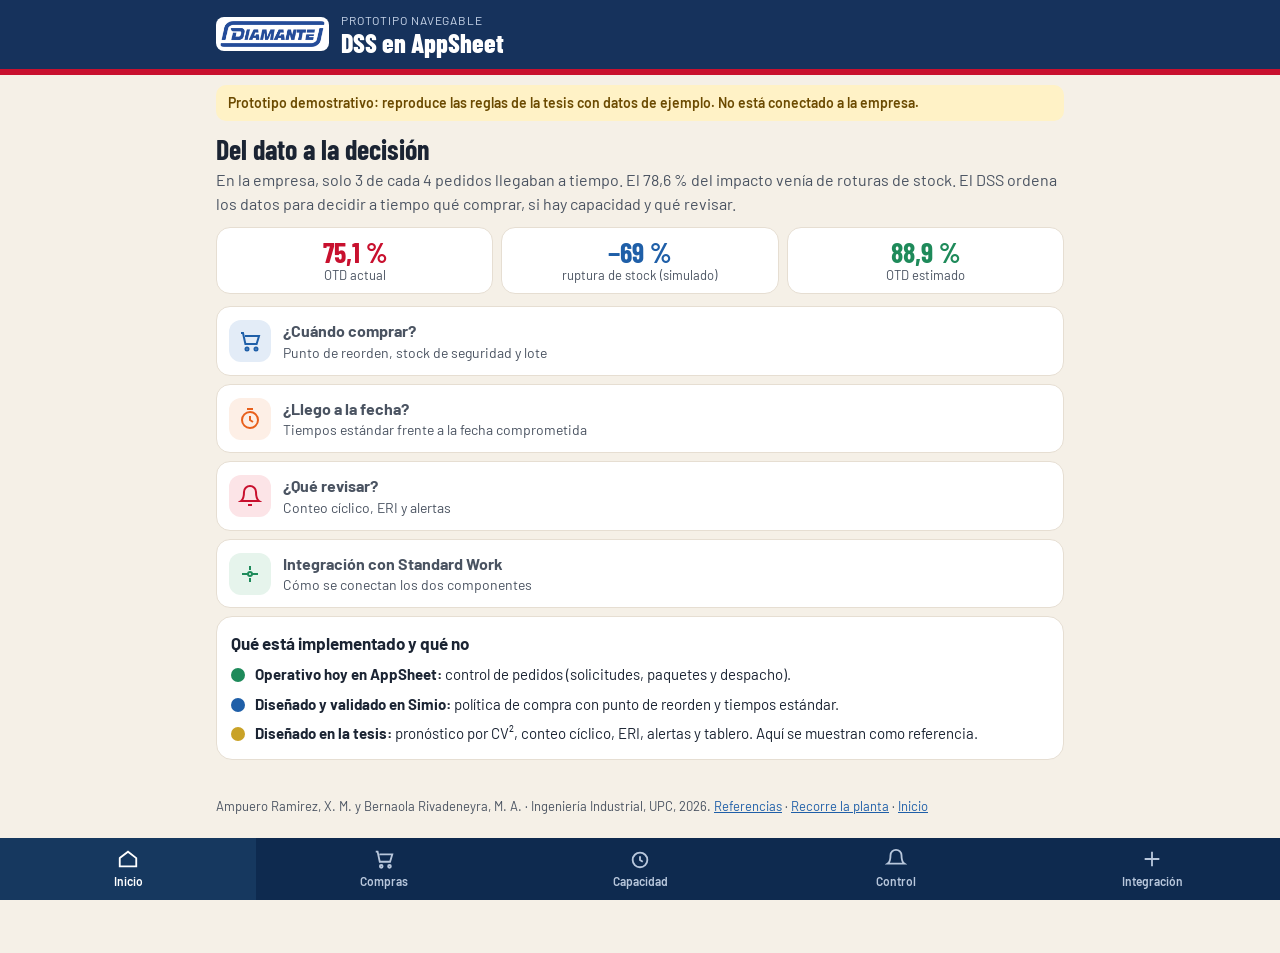
==== dss.html @ fd8d3ec6 "Publica sitio del póster: DSS, recorrido de planta y referencias Co-Authored-By: Claude Opus 5.5 <no" ====
<!doctype html>
<html lang="es">
<head>
<meta charset="utf-8">
<meta name="viewport" content="width=device-width, initial-scale=1">
<title>Explora el DSS</title>
<meta name="description" content="Prototipo demostrativo del sistema de soporte a la decisión (DSS) en AppSheet para la gestión de inventarios de una MYPE de pinturas.">
<link rel="preconnect" href="https://fonts.googleapis.com">
<link rel="stylesheet" href="https://fonts.googleapis.com/css2?family=Barlow+Condensed:wght@700;800&family=Barlow:wght@400;500;600;700&display=swap">
<link rel="stylesheet" href="estilo.css">
<style>
body{padding-bottom:84px}
.tabs{position:fixed;left:0;right:0;bottom:0;background:#0E2A4F;display:grid;grid-template-columns:repeat(5,minmax(0,1fr));z-index:5;padding-bottom:env(safe-area-inset-bottom)}
.tabs button{background:none;border:0;color:#B8C7DC;min-height:62px;font-size:12px;font-weight:600;display:flex;flex-direction:column;align-items:center;justify-content:center;gap:3px;cursor:pointer}
.tabs button svg{width:22px;height:22px}
.tabs button[aria-selected="true"]{color:#fff;background:#16385F}
.view{display:none;padding-top:6px}
.view.on{display:block}
h2.v{font-family:"Barlow Condensed",sans-serif;font-size:28px;line-height:1.05;margin:8px 0 4px}
.lead{color:var(--muted);margin:0 0 12px}
.card{background:#fff;border:1.5px solid var(--line);border-radius:16px;padding:14px;margin-bottom:12px}
.kpis{display:grid;grid-template-columns:repeat(3,minmax(0,1fr));gap:8px;margin-bottom:12px}
.kpis div{background:#fff;border-radius:14px;padding:10px 8px;text-align:center;border:1.5px solid var(--line)}
.kpis b{display:block;font-family:"Barlow Condensed",sans-serif;font-size:28px;line-height:1}
.kpis span{font-size:13px;color:var(--muted);line-height:1.2;display:block;margin-top:2px}
.status{display:grid;gap:8px}
.status div{display:flex;gap:10px;align-items:flex-start;font-size:15px}
.dot{width:14px;height:14px;border-radius:50%;flex-shrink:0;margin-top:4px}
.mod{display:flex;gap:12px;align-items:center;width:100%;text-align:left;background:#fff;border:1.5px solid var(--line);border-radius:14px;padding:12px;margin-bottom:8px;cursor:pointer;min-height:64px;color:var(--ink)}
.mod .ic{width:42px;height:42px;border-radius:12px;background:#E3ECF7;color:var(--blue);display:flex;align-items:center;justify-content:center;flex-shrink:0}
.mod b{display:block;font-size:16px}
.mod span{font-size:14px;color:var(--muted)}
label.l{display:flex;justify-content:space-between;align-items:baseline;font-weight:600;margin:10px 0 4px}
label.l output{font-family:"Barlow Condensed",sans-serif;font-size:24px;color:var(--navy)}
input[type=range]{width:100%;accent-color:var(--blue);height:32px}
.bar{position:relative;height:22px;background:#E8EDF4;border-radius:11px;margin:30px 0 26px}
.bar .fill{position:absolute;left:0;top:0;bottom:0;border-radius:11px}
.bar .mk{position:absolute;top:-8px;bottom:-8px;width:3px;background:var(--ink)}
.bar .mk span{position:absolute;top:-22px;left:50%;transform:translateX(-50%);font-size:12px;font-weight:700;white-space:nowrap}
.bar .mk.b span{top:auto;bottom:-22px}
.verdict{border-radius:14px;padding:12px 14px;display:flex;gap:12px;align-items:center}
.verdict b{font-family:"Barlow Condensed",sans-serif;font-size:24px;line-height:1.05;display:block}
.verdict.ok{background:#E6F4EC;color:#145C3C}
.verdict.warn{background:#FFF1D6;color:#7A4D00}
.verdict.bad{background:#FCE4E7;color:#8C0B20}
.seg{display:flex;background:#E8EDF4;border-radius:12px;padding:4px;gap:4px}
.seg button{flex:1;min-height:44px;border:0;border-radius:9px;background:transparent;font-weight:700;color:var(--muted);cursor:pointer}
.seg button[aria-pressed="true"]{background:#fff;color:var(--navy);box-shadow:0 1px 0 rgba(0,0,0,.08)}
.params{display:grid;grid-template-columns:repeat(2,minmax(0,1fr));gap:6px;font-size:14px}
.params div{background:#F4F6FA;border-radius:10px;padding:8px}
.params b{display:block;font-family:"Barlow Condensed",sans-serif;font-size:22px}
.formula{font-family:ui-monospace,Menlo,Consolas,monospace;font-size:14px;background:#F4F6FA;border-radius:10px;padding:8px 10px;overflow-x:auto}
.alert{display:flex;gap:10px;align-items:flex-start;border-left:0;background:#fff;border:1.5px solid var(--line);border-radius:14px;padding:12px;margin-bottom:8px}
.alert .ic{width:36px;height:36px;border-radius:10px;display:flex;align-items:center;justify-content:center;flex-shrink:0}
.flow{display:grid;gap:6px}
.flow .st{display:flex;gap:10px;align-items:center;background:#fff;border:1.5px solid var(--line);border-radius:14px;padding:10px 12px}
.flow .n{width:30px;height:30px;border-radius:50%;color:#fff;font-weight:800;display:flex;align-items:center;justify-content:center;flex-shrink:0;font-family:"Barlow Condensed",sans-serif;font-size:18px}
.flow .ar{text-align:center;color:var(--muted);line-height:1}
table.cmp{width:100%;border-collapse:collapse;font-size:15px}
table.cmp th,table.cmp td{padding:8px 4px;border-bottom:1px solid var(--line);text-align:right}
table.cmp th:first-child,table.cmp td:first-child{text-align:left}
.small{font-size:13px;color:var(--muted)}
</style>
</head>
<body>
<header class="top"><div class="wrap">
<img src="img/logo_diamante.png" alt="Pinturas Diamante" style="height:34px">
<div class="t"><p class="k">Prototipo navegable</p><h1>DSS en AppSheet</h1></div>
</div></header>
<main class="wrap">
<p class="demo" style="margin:10px 0 0">Prototipo demostrativo: reproduce las reglas de la tesis con datos de ejemplo. No está conectado a la empresa.</p>

<section class="view on" id="v-inicio" aria-labelledby="h-inicio">
<h2 class="v" id="h-inicio">Del dato a la decisión</h2>
<p class="lead">En la empresa, solo 3 de cada 4 pedidos llegaban a tiempo. El 78,6 % del impacto venía de roturas de stock. El DSS ordena los datos para decidir a tiempo qué comprar, si hay capacidad y qué revisar.</p>
<div class="kpis"><div><b style="color:var(--red)">75,1 %</b><span>OTD actual</span></div><div><b style="color:var(--blue)">−69 %</b><span>ruptura de stock (simulado)</span></div><div><b style="color:var(--green)">88,9 %</b><span>OTD estimado</span></div></div>
<button class="mod" data-go="compras"><span class="ic"><svg viewBox="0 0 24 24" width="24" height="24" fill="none" stroke="currentColor" stroke-width="2" aria-hidden="true"><circle cx="9" cy="20" r="1.5"/><circle cx="18" cy="20" r="1.5"/><path d="M3 4h2l2.4 11h11.2L21 7H7"/></svg></span><span><b>¿Cuándo comprar?</b><span>Punto de reorden, stock de seguridad y lote</span></span></button>
<button class="mod" data-go="capacidad"><span class="ic" style="background:#FDEFE6;color:var(--orange)"><svg viewBox="0 0 24 24" width="24" height="24" fill="none" stroke="currentColor" stroke-width="2" aria-hidden="true"><circle cx="12" cy="13" r="8"/><path d="M12 9v4l3 2M9 2h6"/></svg></span><span><b>¿Llego a la fecha?</b><span>Tiempos estándar frente a la fecha comprometida</span></span></button>
<button class="mod" data-go="control"><span class="ic" style="background:#FCE4E7;color:var(--red)"><svg viewBox="0 0 24 24" width="24" height="24" fill="none" stroke="currentColor" stroke-width="2" aria-hidden="true"><path d="M6 8a6 6 0 1 1 12 0c0 7 3 9 3 9H3s3-2 3-9M10 21h4"/></svg></span><span><b>¿Qué revisar?</b><span>Conteo cíclico, ERI y alertas</span></span></button>
<button class="mod" data-go="integra"><span class="ic" style="background:#E6F4EC;color:var(--green)"><svg viewBox="0 0 24 24" width="24" height="24" fill="none" stroke="currentColor" stroke-width="2" aria-hidden="true"><path d="M4 12h6M14 12h6M10 12a2 2 0 1 0 4 0 2 2 0 1 0-4 0M12 4v4M12 16v4"/></svg></span><span><b>Integración con Standard Work</b><span>Cómo se conectan los dos componentes</span></span></button>
<div class="card" style="margin-top:8px">
<h3 style="margin:0 0 8px;font-size:17px">Qué está implementado y qué no</h3>
<div class="status">
<div><span class="dot" style="background:var(--green)"></span><span><b>Operativo hoy en AppSheet:</b> control de pedidos (solicitudes, paquetes y despacho).</span></div>
<div><span class="dot" style="background:var(--blue)"></span><span><b>Diseñado y validado en Simio:</b> política de compra con punto de reorden y tiempos estándar.</span></div>
<div><span class="dot" style="background:#C9A227"></span><span><b>Diseñado en la tesis:</b> pronóstico por CV², conteo cíclico, ERI, alertas y tablero. Aquí se muestran como referencia.</span></div>
</div>
</div>
</section>

<section class="view" id="v-compras" aria-labelledby="h-compras">
<h2 class="v" id="h-compras">¿Cuándo comprar envases?</h2>
<p class="lead">Ítem validado en la tesis: envase de 1 galón para esmalte sintético Franja. Mueve el stock y mira la decisión.</p>
<div class="card">
<label class="l" for="stk">Stock disponible <output id="stk-o">6 500 und</output></label>
<input id="stk" type="range" min="0" max="12000" step="100" value="6500">
<div style="margin-top:6px"><span class="small" style="font-weight:600">¿Hay una orden en camino?</span>
<div class="seg" role="group" aria-label="Orden en camino" style="margin-top:4px"><button type="button" id="oc0" aria-pressed="true">No</button><button type="button" id="oc1" aria-pressed="false">Sí, 4 700 und</button></div></div>
<div class="bar" aria-hidden="true"><div class="fill" id="fill"></div><div class="mk" id="mk-ss"><span>SS 2 208</span></div><div class="mk b" id="mk-rop"><span>ROP 5 055</span></div></div>
<div class="verdict" id="vrd" role="status" aria-live="polite"></div>
<p class="small" id="cov" style="margin:8px 0 0"></p>
</div>
<div class="card">
<h3 style="margin:0 0 8px;font-size:17px">Parámetros calculados en la tesis</h3>
<div class="params">
<div><b>85 406</b>demanda anual 2025</div><div><b>12 días</b>plazo del proveedor</div>
<div><b>95 %</b>nivel de servicio (Z = 1,645)</div><div><b>S/ 65 · S/ 0,50</b>costo de pedir · mantener</div>
<div><b>2 208 und</b>stock de seguridad</div><div><b>5 055 und</b>punto de reorden</div>
</div>
<p class="formula" style="margin:10px 0 0">ROP = d̄ × L + SS<br>EOQ = √(2·D·S / H) = 4&#160;710<br>Q ajustado = 4&#160;700 und</p>
<p class="small" style="margin:8px 0 0">La regla compara stock disponible más órdenes en camino con el ROP. La orden queda como propuesta: una persona la aprueba antes de emitirla.</p>
</div>
</section>

<section class="view" id="v-capacidad" aria-labelledby="h-capacidad">
<h2 class="v" id="h-capacidad">¿Llego a la fecha comprometida?</h2>
<p class="lead">El DSS usa el tiempo estándar por lote del Standard Work para comparar la carga pendiente con el tiempo disponible hasta la fecha del pedido. Prueba cambiar entre «Actual» y «Standard Work».</p>
<div class="card">
<span class="small" style="font-weight:600">Método de trabajo</span>
<div class="seg" role="group" aria-label="Método de trabajo" style="margin-top:4px"><button type="button" id="m0" aria-pressed="false">Actual · 7,52 h/lote</button><button type="button" id="m1" aria-pressed="true">Standard Work · 6,70 h/lote</button></div>
<label class="l" for="ots">Lotes pendientes antes del nuevo pedido <output id="ots-o">3</output></label>
<input id="ots" type="range" min="0" max="8" step="1" value="3">
<label class="l" for="dias">Días hábiles hasta la fecha comprometida <output id="dias-o">5</output></label>
<input id="dias" type="range" min="1" max="5" step="1" value="5">
<label class="l" for="hd">Horas productivas por día <output id="hd-o">7 h</output></label>
<input id="hd" type="range" min="4" max="10" step="1" value="7">
<div class="params" style="margin-top:10px">
<div><b id="td">32 h</b>tiempo disponible T<sub>D</sub></div><div><b id="cl">33,5 h</b>carga C<sub>L</sub> con el nuevo lote</div>
</div>
<div class="verdict" id="vcap" role="status" aria-live="polite" style="margin-top:10px"></div>
<p class="formula" style="margin:10px 0 0">H = T<sub>D</sub> − C<sub>L</sub> · C<sub>L</sub> = Σ T<sub>L</sub></p>
<p class="small" style="margin:8px 0 0">Tiempos por lote: ciclo neto medio por OT simulado en Simio (As-Is 7,52 h; To-Be base 6,70 h). Horas por día, lotes y umbral de «riesgo» (holgura menor a un lote) son valores de ejemplo.</p>
</div>
</section>

<section class="view" id="v-control" aria-labelledby="h-control">
<h2 class="v" id="h-control">¿Qué revisar hoy?</h2>
<p class="lead">El control cierra el ciclo: verifica que el stock del sistema sea el real antes de decidir.</p>
<div class="card">
<h3 style="margin:0 0 4px;font-size:17px">Exactitud del registro de inventario (ERI)</h3>
<label class="l" for="reg">Stock registrado <output id="reg-o">1 200 und</output></label>
<input id="reg" type="range" min="100" max="3000" step="50" value="1200">
<label class="l" for="fis">Conteo físico <output id="fis-o">1 150 und</output></label>
<input id="fis" type="range" min="0" max="3000" step="10" value="1150">
<div class="verdict ok" id="veri" role="status" aria-live="polite" style="margin-top:10px"></div>
<p class="formula" style="margin:10px 0 0">ERI = (1 − |físico − registrado| / registrado) × 100</p>
</div>
<h3 style="margin:14px 0 8px;font-size:18px">Alertas que contempla el diseño</h3>
<div class="alert"><span class="ic" style="background:#FCE4E7;color:var(--red)"><svg viewBox="0 0 24 24" width="22" height="22" fill="none" stroke="currentColor" stroke-width="2" aria-hidden="true"><path d="M12 3l10 18H2zM12 10v5M12 18h.01"/></svg></span><div><b>Stock en el punto de reorden</b><div class="small">Propone una orden por Q; espera aprobación.</div></div></div>
<div class="alert"><span class="ic" style="background:#FFF1D6;color:#7A4D00"><svg viewBox="0 0 24 24" width="22" height="22" fill="none" stroke="currentColor" stroke-width="2" aria-hidden="true"><circle cx="12" cy="12" r="9"/><path d="M12 7v5l3 2"/></svg></span><div><b>Pedido sin capacidad a tiempo</b><div class="small">Avisa cuando la holgura hasta la fecha comprometida es negativa.</div></div></div>
<div class="alert"><span class="ic" style="background:#E3ECF7;color:var(--blue)"><svg viewBox="0 0 24 24" width="22" height="22" fill="none" stroke="currentColor" stroke-width="2" aria-hidden="true"><rect x="5" y="11" width="14" height="10" rx="2"/><path d="M8 11V8a4 4 0 0 1 8 0v3"/></svg></span><div><b>Diferencia en el conteo cíclico</b><div class="small">Bloquea el registro hasta verificarlo físicamente.</div></div></div>
<p class="small">Conteo cíclico: los ítems A se cuentan con más frecuencia que los B, y estos más que los C. Toda alerta queda registrada para seguimiento.</p>
</section>

<section class="view" id="v-integra" aria-labelledby="h-integra">
<h2 class="v" id="h-integra">Un solo flujo de datos</h2>
<p class="lead">El Standard Work estabiliza el proceso y entrega tiempos confiables; el DSS los usa junto con el inventario para decidir.</p>
<div class="flow">
<div class="st"><span class="n" style="background:var(--orange)">1</span><span><b>Standard Work + 5S</b><br><span class="small">SOP, tiempo estándar Westinghouse, control visual</span></span></div>
<div class="ar" aria-hidden="true">↓</div>
<div class="st"><span class="n" style="background:var(--orange)">2</span><span><b>Tiempo estándar por lote</b><br><span class="small">Capacidad, carga y holgura por línea</span></span></div>
<div class="ar" aria-hidden="true">↓</div>
<div class="st"><span class="n" style="background:var(--blue)">3</span><span><b>DSS en AppSheet</b><br><span class="small">Pedidos, inventario, OT y proveedores</span></span></div>
<div class="ar" aria-hidden="true">↓</div>
<div class="st"><span class="n" style="background:var(--blue)">4</span><span><b>Decisiones con validación humana</b><br><span class="small">Comprar, producir, controlar</span></span></div>
<div class="ar" aria-hidden="true">↓</div>
<div class="st"><span class="n" style="background:var(--green)">5</span><span><b>Entregas a tiempo</b><br><span class="small">OTD estimado 88,9 % (rango 83,7–92,3 %)</span></span></div>
</div>
<div class="card" style="margin-top:12px">
<h3 style="margin:0 0 6px;font-size:17px">Resultados de la validación en Simio</h3>
<table class="cmp"><thead><tr><th>Indicador</th><th>As-Is</th><th>To-Be</th></tr></thead><tbody>
<tr><td>Ruptura de stock</td><td>9,14 %</td><td><b>2,82 %</b></td></tr>
<tr><td>Nivel de servicio</td><td>91,80 %</td><td><b>97,66 %</b></td></tr>
<tr><td>Ciclo neto por OT</td><td>7,52 h</td><td><b>6,70 h</b></td></tr>
<tr><td>OTD (estimado)</td><td>75,1 %</td><td><b>88,9 %</b></td></tr>
</tbody></table>
<p class="small" style="margin:8px 0 0">IC 95 %: 540 réplicas (inventario) y 30 réplicas de 365 días (proceso).</p>
</div>
</section>
<p class="foot">Ampuero Ramirez, X. M. y Bernaola Rivadeneyra, M. A. · Ingeniería Industrial, UPC, 2026. <a href="referencias.html">Referencias</a> · <a href="planta.html">Recorre la planta</a> · <a href="index.html">Inicio</a></p>
</main>
<nav class="tabs" role="tablist" aria-label="Módulos del DSS">
<button role="tab" data-go="inicio" aria-selected="true"><svg viewBox="0 0 24 24" fill="none" stroke="currentColor" stroke-width="2" aria-hidden="true"><path d="M3 11l9-7 9 7v9H3z"/></svg>Inicio</button>
<button role="tab" data-go="compras" aria-selected="false"><svg viewBox="0 0 24 24" fill="none" stroke="currentColor" stroke-width="2" aria-hidden="true"><circle cx="9" cy="20" r="1.5"/><circle cx="18" cy="20" r="1.5"/><path d="M3 4h2l2.4 11h11.2L21 7H7"/></svg>Compras</button>
<button role="tab" data-go="capacidad" aria-selected="false"><svg viewBox="0 0 24 24" fill="none" stroke="currentColor" stroke-width="2" aria-hidden="true"><circle cx="12" cy="13" r="8"/><path d="M12 9v4l3 2"/></svg>Capacidad</button>
<button role="tab" data-go="control" aria-selected="false"><svg viewBox="0 0 24 24" fill="none" stroke="currentColor" stroke-width="2" aria-hidden="true"><path d="M6 8a6 6 0 1 1 12 0c0 7 3 9 3 9H3s3-2 3-9"/></svg>Control</button>
<button role="tab" data-go="integra" aria-selected="false"><svg viewBox="0 0 24 24" fill="none" stroke="currentColor" stroke-width="2" aria-hidden="true"><path d="M4 12h16M12 4v16"/></svg>Integración</button>
</nav>
<script>
var nf=new Intl.NumberFormat('es-PE');
function fmt(n){return String(Math.round(n)).replace(/\B(?=(\d{3})+(?!\d))/g,'\u00a0')}
function go(id){document.querySelectorAll('.view').forEach(function(v){v.classList.toggle('on',v.id==='v-'+id)});document.querySelectorAll('.tabs button').forEach(function(b){b.setAttribute('aria-selected',b.dataset.go===id)});window.scrollTo(0,0);try{history.replaceState(null,'','#'+id)}catch(e){}}
document.querySelectorAll('[data-go]').forEach(function(b){b.addEventListener('click',function(){go(b.dataset.go)})});
var SS=2208,ROP=5055,Q=4700,MAX=12000,DAILY=85406/365;
var stk=document.getElementById('stk'),oc=0,oc0=document.getElementById('oc0'),oc1=document.getElementById('oc1');
function seg(a,b,on){a.setAttribute('aria-pressed',on===0);b.setAttribute('aria-pressed',on===1)}
document.getElementById('oc0').onclick=function(){oc=0;seg(oc0,oc1,0);compras()};
document.getElementById('oc1').onclick=function(){oc=1;seg(oc0,oc1,1);compras()};
function compras(){var s=+stk.value,pos=s+(oc?Q:0);document.getElementById('stk-o').textContent=fmt(s)+' und';
var f=document.getElementById('fill');f.style.width=(s/MAX*100)+'%';f.style.background=s<=SS?'#C8102E':(s<=ROP?'#E8A21C':'#1E8A5A');
document.getElementById('mk-ss').style.left=(SS/MAX*100)+'%';document.getElementById('mk-rop').style.left=(ROP/MAX*100)+'%';
var v=document.getElementById('vrd');
if(pos<=ROP){v.className='verdict bad';v.innerHTML='<div><b>Proponer orden de compra: '+fmt(Q)+' und</b>Stock más órdenes en camino ('+fmt(pos)+') está en o bajo el ROP. Pendiente de aprobación.</div>'}
else if(s<=ROP){v.className='verdict warn';v.innerHTML='<div><b>Sin nueva orden</b>El stock está bajo el ROP, pero la orden en camino ya lo cubre ('+fmt(pos)+' und).</div>'}
else{v.className='verdict ok';v.innerHTML='<div><b>Sin acción</b>Stock por encima del punto de reorden.</div>'}
document.getElementById('cov').textContent='Cobertura aproximada: '+Math.floor(s/DAILY)+' días de demanda promedio (dato de ejemplo).'}
stk.addEventListener('input',compras);compras();
var tl=6.70,m0=document.getElementById('m0'),m1=document.getElementById('m1');
m0.onclick=function(){tl=7.52;seg(m0,m1,0);cap()};m1.onclick=function(){tl=6.70;seg(m0,m1,1);cap()};
['ots','dias','hd'].forEach(function(id){document.getElementById(id).addEventListener('input',cap)});
function one(n){return n.toFixed(1).replace('.',',')}
function cap(){var ots=+document.getElementById('ots').value,d=+document.getElementById('dias').value,h=+document.getElementById('hd').value;
document.getElementById('ots-o').textContent=ots;document.getElementById('dias-o').textContent=d;document.getElementById('hd-o').textContent=h+' h';
var TD=d*h,CL=(ots+1)*tl,H=TD-CL;document.getElementById('td').textContent=TD+' h';document.getElementById('cl').textContent=one(CL)+' h';
var v=document.getElementById('vcap');
if(H<0){v.className='verdict bad';v.innerHTML='<div><b>Sin capacidad · holgura '+one(H).replace('-','−')+' h</b>El pedido no entra a tiempo: reprogramar o negociar la fecha.</div>'}
else if(H<tl){v.className='verdict warn';v.innerHTML='<div><b>Riesgo · holgura '+one(H)+' h</b>Entra, pero no queda margen para otro lote.</div>'}
else{v.className='verdict ok';v.innerHTML='<div><b>Disponible · holgura '+one(H)+' h</b>Hay capacidad para cumplir la fecha comprometida.</div>'}}
cap();
var reg=document.getElementById('reg'),fis=document.getElementById('fis');
function eri(){var r=+reg.value,f=+fis.value;document.getElementById('reg-o').textContent=fmt(r)+' und';document.getElementById('fis-o').textContent=fmt(f)+' und';
var e=Math.max(0,(1-Math.abs(f-r)/r)*100);var v=document.getElementById('veri');
if(f===r){v.className='verdict ok';v.innerHTML='<div><b>ERI 100 %</b>El registro coincide con el conteo.</div>'}
else{v.className='verdict warn';v.innerHTML='<div><b>ERI '+e.toFixed(1).replace('.',',')+' % · diferencia '+fmt(Math.abs(f-r))+' und</b>Registro bloqueado hasta verificar físicamente.</div>'}}
reg.addEventListener('input',eri);fis.addEventListener('input',eri);eri();
function fromHash(){var h=(location.hash||'').slice(1);if(['inicio','compras','capacidad','control','integra'].indexOf(h)>=0)go(h)}window.addEventListener('hashchange',fromHash);fromHash();
</script>
</body>
</html>
---- estilo.css ----
:root{--navy:#16325C;--red:#C8102E;--orange:#E8601C;--blue:#1F5FA8;--green:#1E8A5A;--purple:#6A3FA0;--ink:#1B2433;--muted:#4A5361;--paper:#F5F0E7;--card:#FFFDF9;--line:#E6DED2}
*{box-sizing:border-box}
html{-webkit-text-size-adjust:100%}
body{margin:0;background:var(--paper);color:var(--ink);font-family:Barlow,system-ui,-apple-system,"Segoe UI",sans-serif;font-size:16px;line-height:1.45}
.cond{font-family:"Barlow Condensed",Barlow,system-ui,sans-serif}
a{color:var(--blue)}
.wrap{max-width:880px;margin:0 auto;padding:0 16px}
.top{background:var(--navy);color:#fff;border-bottom:6px solid var(--red)}
.top .wrap{display:flex;align-items:center;gap:12px;padding-top:12px;padding-bottom:12px}
.top img{height:40px;background:#fff;border-radius:8px;padding:4px}
.top .t{flex:1;min-width:0}
.top .k{font-size:12px;letter-spacing:.08em;text-transform:uppercase;color:#C9D6EA;margin:0}
.top h1{margin:0;font-family:"Barlow Condensed",sans-serif;font-weight:800;font-size:26px;line-height:1.05}
.nav{display:flex;gap:6px;flex-wrap:wrap;padding:10px 0}
.nav a{font-size:14px;font-weight:600;text-decoration:none;color:var(--navy);background:#fff;border:1.5px solid var(--line);border-radius:999px;padding:6px 12px}
.nav a[aria-current="page"]{background:var(--navy);color:#fff;border-color:var(--navy)}
.foot{font-size:13px;color:var(--muted);padding:24px 0 40px}
.pill{display:inline-flex;align-items:center;gap:4px;border-radius:999px;padding:3px 10px;font-size:13px;font-weight:600}
button{font:inherit}
.btn{display:inline-flex;align-items:center;justify-content:center;gap:6px;min-height:44px;padding:8px 16px;border-radius:10px;border:2px solid var(--navy);background:#fff;color:var(--navy);font-weight:700;cursor:pointer;text-decoration:none}
.btn.primary{background:var(--navy);color:#fff}
.demo{background:#FFF2C6;color:#6B4A00;border-radius:10px;padding:8px 12px;font-size:14px;font-weight:600}
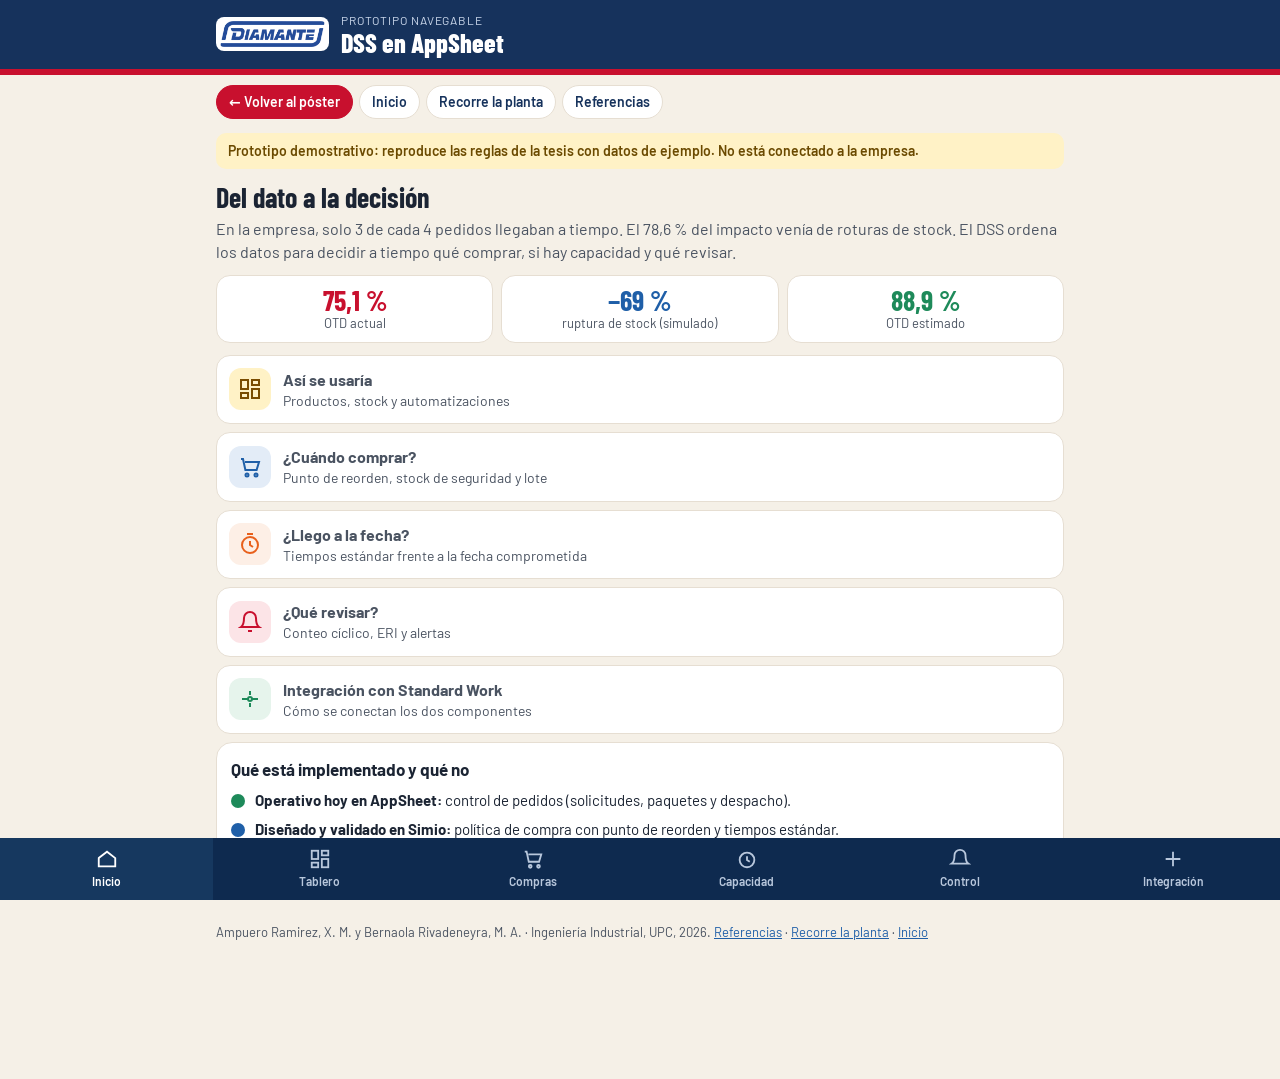
==== commit cbde2007: "Agrega tablero visual del DSS, paso a paso y 5S en el recorrido, botón para volver al póster y póste" ====
--- a/dss.html
+++ b/dss.html
@@ -60,6 +60,15 @@
 table.cmp th,table.cmp td{padding:8px 4px;border-bottom:1px solid var(--line);text-align:right}
 table.cmp th:first-child,table.cmp td:first-child{text-align:left}
 .small{font-size:13px;color:var(--muted)}
+.prow{display:grid;grid-template-columns:40px minmax(0,1fr) 64px 76px;gap:8px;align-items:center;background:#F7F5F1;border-radius:12px;padding:6px 8px;margin-bottom:6px}
+.prow img{width:40px;height:40px;object-fit:contain}
+.prow .ico{width:40px;height:40px;display:flex;align-items:center;justify-content:center;color:var(--muted)}
+.prow .pn b{display:block;font-size:14px;line-height:1.15}.prow .pn span{display:block;font-size:12px;color:var(--muted);line-height:1.2}
+.prow .pb{position:relative;height:9px;background:#E4E8EE;border-radius:5px}.prow .pb i{position:absolute;left:0;top:0;bottom:0;border-radius:5px}.prow .pb em{position:absolute;top:-4px;height:17px;border-left:2px solid var(--ink)}
+.st{font-size:12px;font-weight:700;text-align:center;border-radius:6px;padding:4px 0}.st.ok{background:#E6F4EC;color:#145C3C}.st.wa{background:#FFF1D6;color:#7A4D00}.st.bad{background:#FCE4E7;color:#8C0B20}.st.buy{background:#F2B705;color:#0E2A4F}
+.tl{list-style:none;margin:0;padding:0}.tl li{display:grid;grid-template-columns:48px minmax(0,1fr);gap:8px;padding:7px 0;border-bottom:1px solid var(--line);font-size:14px}.tl time{font-weight:700;color:var(--blue)}
+.tabs{grid-template-columns:repeat(6,minmax(0,1fr))}
+.nav a.back{background:var(--red);color:#fff;border-color:var(--red)}
 </style>
 </head>
 <body>
@@ -68,12 +77,37 @@
 <div class="t"><p class="k">Prototipo navegable</p><h1>DSS en AppSheet</h1></div>
 </div></header>
 <main class="wrap">
-<p class="demo" style="margin:10px 0 0">Prototipo demostrativo: reproduce las reglas de la tesis con datos de ejemplo. No está conectado a la empresa.</p>
+<nav class="nav" aria-label="Recursos del póster"><a href="poster.pdf" class="back" data-back>← Volver al póster</a><a href="index.html">Inicio</a><a href="planta.html">Recorre la planta</a><a href="referencias.html">Referencias</a></nav>
+<p class="demo" style="margin:4px 0 0">Prototipo demostrativo: reproduce las reglas de la tesis con datos de ejemplo. No está conectado a la empresa.</p>
+
+<section class="view" id="v-tablero" aria-labelledby="h-tablero">
+<h2 class="v" id="h-tablero">Así se usaría el DSS</h2>
+<p class="lead">Vista de referencia del tablero en AppSheet: stock de productos y envases, y lo que hacen las automatizaciones.</p>
+<div class="kpis"><div><b style="color:var(--red)">2</b><span>ítems para reponer</span></div><div><b style="color:var(--orange)">3</b><span>alertas hoy</span></div><div><b style="color:var(--blue)">95,8 %</b><span>ERI del último conteo</span></div></div>
+<div class="card" style="padding:10px">
+<h3 style="margin:0 0 8px;font-size:17px">Stock frente al punto de reorden</h3>
+<div class="prow"><img src="img/prod_esmalte.png" alt=""><div class="pn"><b>Esmalte sintético Franja</b><span>Producto terminado · 1 gal</span></div><div class="pb"><i style="width:78%;background:var(--green)"></i></div><span class="st ok">Disponible</span></div>
+<div class="prow"><img src="img/prod_latex.png" alt=""><div class="pn"><b>Látex Franja</b><span>Producto terminado · 1 gal</span></div><div class="pb"><i style="width:42%;background:#E8A21C"></i></div><span class="st wa">Vigilar</span></div>
+<div class="prow"><img src="img/prod_thinner.png" alt=""><div class="pn"><b>Thinner acrílico Franja</b><span>Producto terminado · 1 gal</span></div><div class="pb"><i style="width:20%;background:var(--red)"></i></div><span class="st bad">Producir</span></div>
+<div class="prow" style="border:2px solid #F2B705"><span class="ico"><svg viewBox="0 0 24 24" width="26" height="26" fill="none" stroke="currentColor" stroke-width="2" aria-hidden="true"><path d="M12 3l8 4.5v9L12 21l-8-4.5v-9z"/><path d="M12 12l8-4.5M12 12v9M12 12L4 7.5"/></svg></span><div class="pn"><b>Envase 1 galón</b><span>Materia prima · 4&#160;000 und · ROP 5&#160;055</span></div><div class="pb"><i style="width:38%;background:var(--red)"></i><em style="left:48%"></em></div><span class="st buy">Comprar</span></div>
+</div>
+<div class="card" style="padding:10px">
+<h3 style="margin:0 0 8px;font-size:17px">Automatizaciones del día (ejemplo)</h3>
+<ol class="tl">
+<li><time>08:00</time><span><b>Conteo cíclico</b> de ítems clase A registrado en el celular.</span></li>
+<li><time>08:01</time><span><b>Bot de AppSheet</b> detecta que el envase de 1 galón está bajo el punto de reorden.</span></li>
+<li><time>08:01</time><span><b>Apps Script</b> elige al proveedor de menor costo total y arma una orden sugerida de 4&#160;700 und.</span></li>
+<li><time>08:02</time><span><b>Alerta</b> al supervisor con la orden pendiente.</span></li>
+<li><time>09:15</time><span><b>El supervisor aprueba</b>. El DSS sugiere; la persona decide.</span></li>
+</ol>
+</div>
+</section>
 
 <section class="view on" id="v-inicio" aria-labelledby="h-inicio">
 <h2 class="v" id="h-inicio">Del dato a la decisión</h2>
 <p class="lead">En la empresa, solo 3 de cada 4 pedidos llegaban a tiempo. El 78,6 % del impacto venía de roturas de stock. El DSS ordena los datos para decidir a tiempo qué comprar, si hay capacidad y qué revisar.</p>
 <div class="kpis"><div><b style="color:var(--red)">75,1 %</b><span>OTD actual</span></div><div><b style="color:var(--blue)">−69 %</b><span>ruptura de stock (simulado)</span></div><div><b style="color:var(--green)">88,9 %</b><span>OTD estimado</span></div></div>
+<button class="mod" data-go="tablero"><span class="ic" style="background:#FFF2C6;color:#7A4D00"><svg viewBox="0 0 24 24" width="24" height="24" fill="none" stroke="currentColor" stroke-width="2" aria-hidden="true"><rect x="3" y="3" width="7" height="9"/><rect x="14" y="3" width="7" height="5"/><rect x="14" y="12" width="7" height="9"/><rect x="3" y="16" width="7" height="5"/></svg></span><span><b>Así se usaría</b><span>Productos, stock y automatizaciones</span></span></button>
 <button class="mod" data-go="compras"><span class="ic"><svg viewBox="0 0 24 24" width="24" height="24" fill="none" stroke="currentColor" stroke-width="2" aria-hidden="true"><circle cx="9" cy="20" r="1.5"/><circle cx="18" cy="20" r="1.5"/><path d="M3 4h2l2.4 11h11.2L21 7H7"/></svg></span><span><b>¿Cuándo comprar?</b><span>Punto de reorden, stock de seguridad y lote</span></span></button>
 <button class="mod" data-go="capacidad"><span class="ic" style="background:#FDEFE6;color:var(--orange)"><svg viewBox="0 0 24 24" width="24" height="24" fill="none" stroke="currentColor" stroke-width="2" aria-hidden="true"><circle cx="12" cy="13" r="8"/><path d="M12 9v4l3 2M9 2h6"/></svg></span><span><b>¿Llego a la fecha?</b><span>Tiempos estándar frente a la fecha comprometida</span></span></button>
 <button class="mod" data-go="control"><span class="ic" style="background:#FCE4E7;color:var(--red)"><svg viewBox="0 0 24 24" width="24" height="24" fill="none" stroke="currentColor" stroke-width="2" aria-hidden="true"><path d="M6 8a6 6 0 1 1 12 0c0 7 3 9 3 9H3s3-2 3-9M10 21h4"/></svg></span><span><b>¿Qué revisar?</b><span>Conteo cíclico, ERI y alertas</span></span></button>
@@ -181,6 +215,7 @@
 </main>
 <nav class="tabs" role="tablist" aria-label="Módulos del DSS">
 <button role="tab" data-go="inicio" aria-selected="true"><svg viewBox="0 0 24 24" fill="none" stroke="currentColor" stroke-width="2" aria-hidden="true"><path d="M3 11l9-7 9 7v9H3z"/></svg>Inicio</button>
+<button role="tab" data-go="tablero" aria-selected="false"><svg viewBox="0 0 24 24" fill="none" stroke="currentColor" stroke-width="2" aria-hidden="true"><rect x="3" y="3" width="7" height="9"/><rect x="14" y="3" width="7" height="5"/><rect x="14" y="12" width="7" height="9"/><rect x="3" y="16" width="7" height="5"/></svg>Tablero</button>
 <button role="tab" data-go="compras" aria-selected="false"><svg viewBox="0 0 24 24" fill="none" stroke="currentColor" stroke-width="2" aria-hidden="true"><circle cx="9" cy="20" r="1.5"/><circle cx="18" cy="20" r="1.5"/><path d="M3 4h2l2.4 11h11.2L21 7H7"/></svg>Compras</button>
 <button role="tab" data-go="capacidad" aria-selected="false"><svg viewBox="0 0 24 24" fill="none" stroke="currentColor" stroke-width="2" aria-hidden="true"><circle cx="12" cy="13" r="8"/><path d="M12 9v4l3 2"/></svg>Capacidad</button>
 <button role="tab" data-go="control" aria-selected="false"><svg viewBox="0 0 24 24" fill="none" stroke="currentColor" stroke-width="2" aria-hidden="true"><path d="M6 8a6 6 0 1 1 12 0c0 7 3 9 3 9H3s3-2 3-9"/></svg>Control</button>
@@ -223,7 +258,8 @@
 if(f===r){v.className='verdict ok';v.innerHTML='<div><b>ERI 100 %</b>El registro coincide con el conteo.</div>'}
 else{v.className='verdict warn';v.innerHTML='<div><b>ERI '+e.toFixed(1).replace('.',',')+' % · diferencia '+fmt(Math.abs(f-r))+' und</b>Registro bloqueado hasta verificar físicamente.</div>'}}
 reg.addEventListener('input',eri);fis.addEventListener('input',eri);eri();
-function fromHash(){var h=(location.hash||'').slice(1);if(['inicio','compras','capacidad','control','integra'].indexOf(h)>=0)go(h)}window.addEventListener('hashchange',fromHash);fromHash();
+function fromHash(){var h=(location.hash||'').slice(1);if(['inicio','tablero','compras','capacidad','control','integra'].indexOf(h)>=0)go(h)}window.addEventListener('hashchange',fromHash);fromHash();
 </script>
+<script src="back.js"></script>
 </body>
 </html>
--- a/estilo.css
+++ b/estilo.css
@@ -20,3 +20,4 @@
 .btn{display:inline-flex;align-items:center;justify-content:center;gap:6px;min-height:44px;padding:8px 16px;border-radius:10px;border:2px solid var(--navy);background:#fff;color:var(--navy);font-weight:700;cursor:pointer;text-decoration:none}
 .btn.primary{background:var(--navy);color:#fff}
 .demo{background:#FFF2C6;color:#6B4A00;border-radius:10px;padding:8px 12px;font-size:14px;font-weight:600}
+.nav a.back{background:var(--red);color:#fff;border-color:var(--red)}
